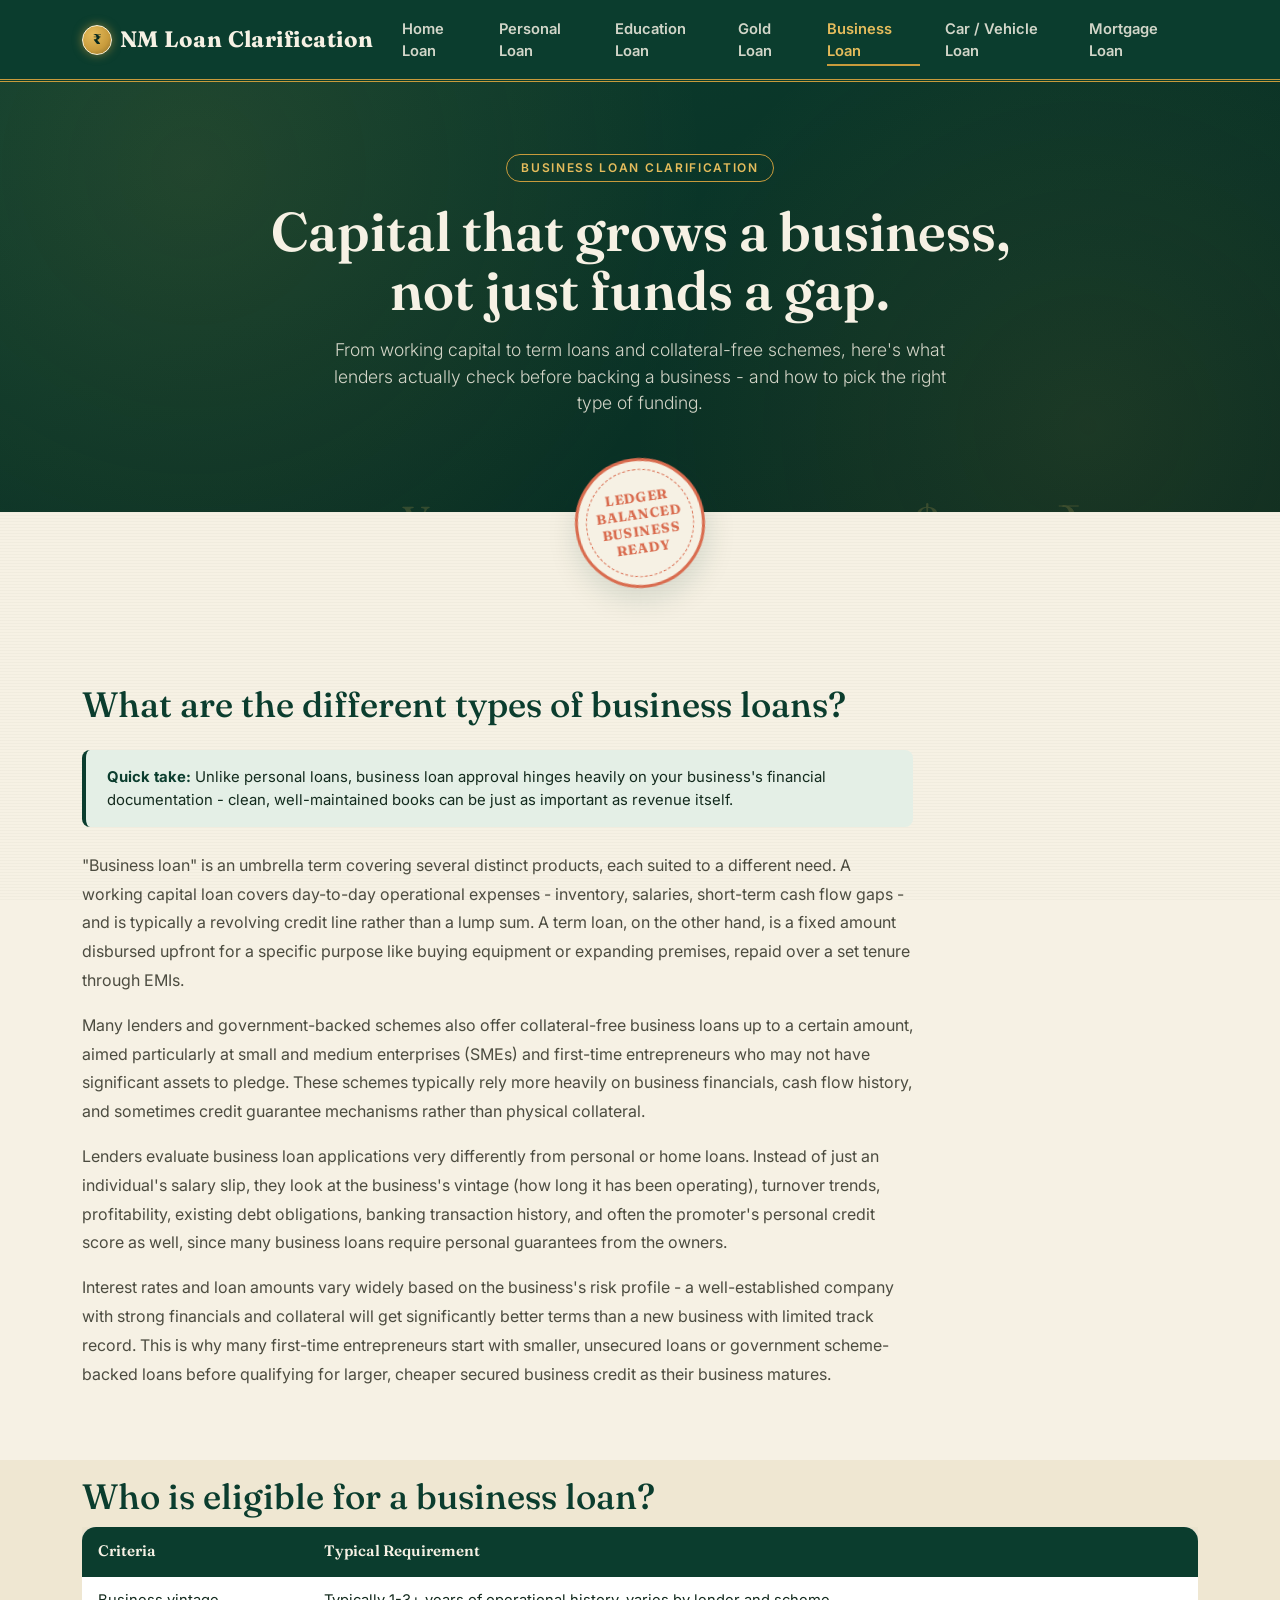
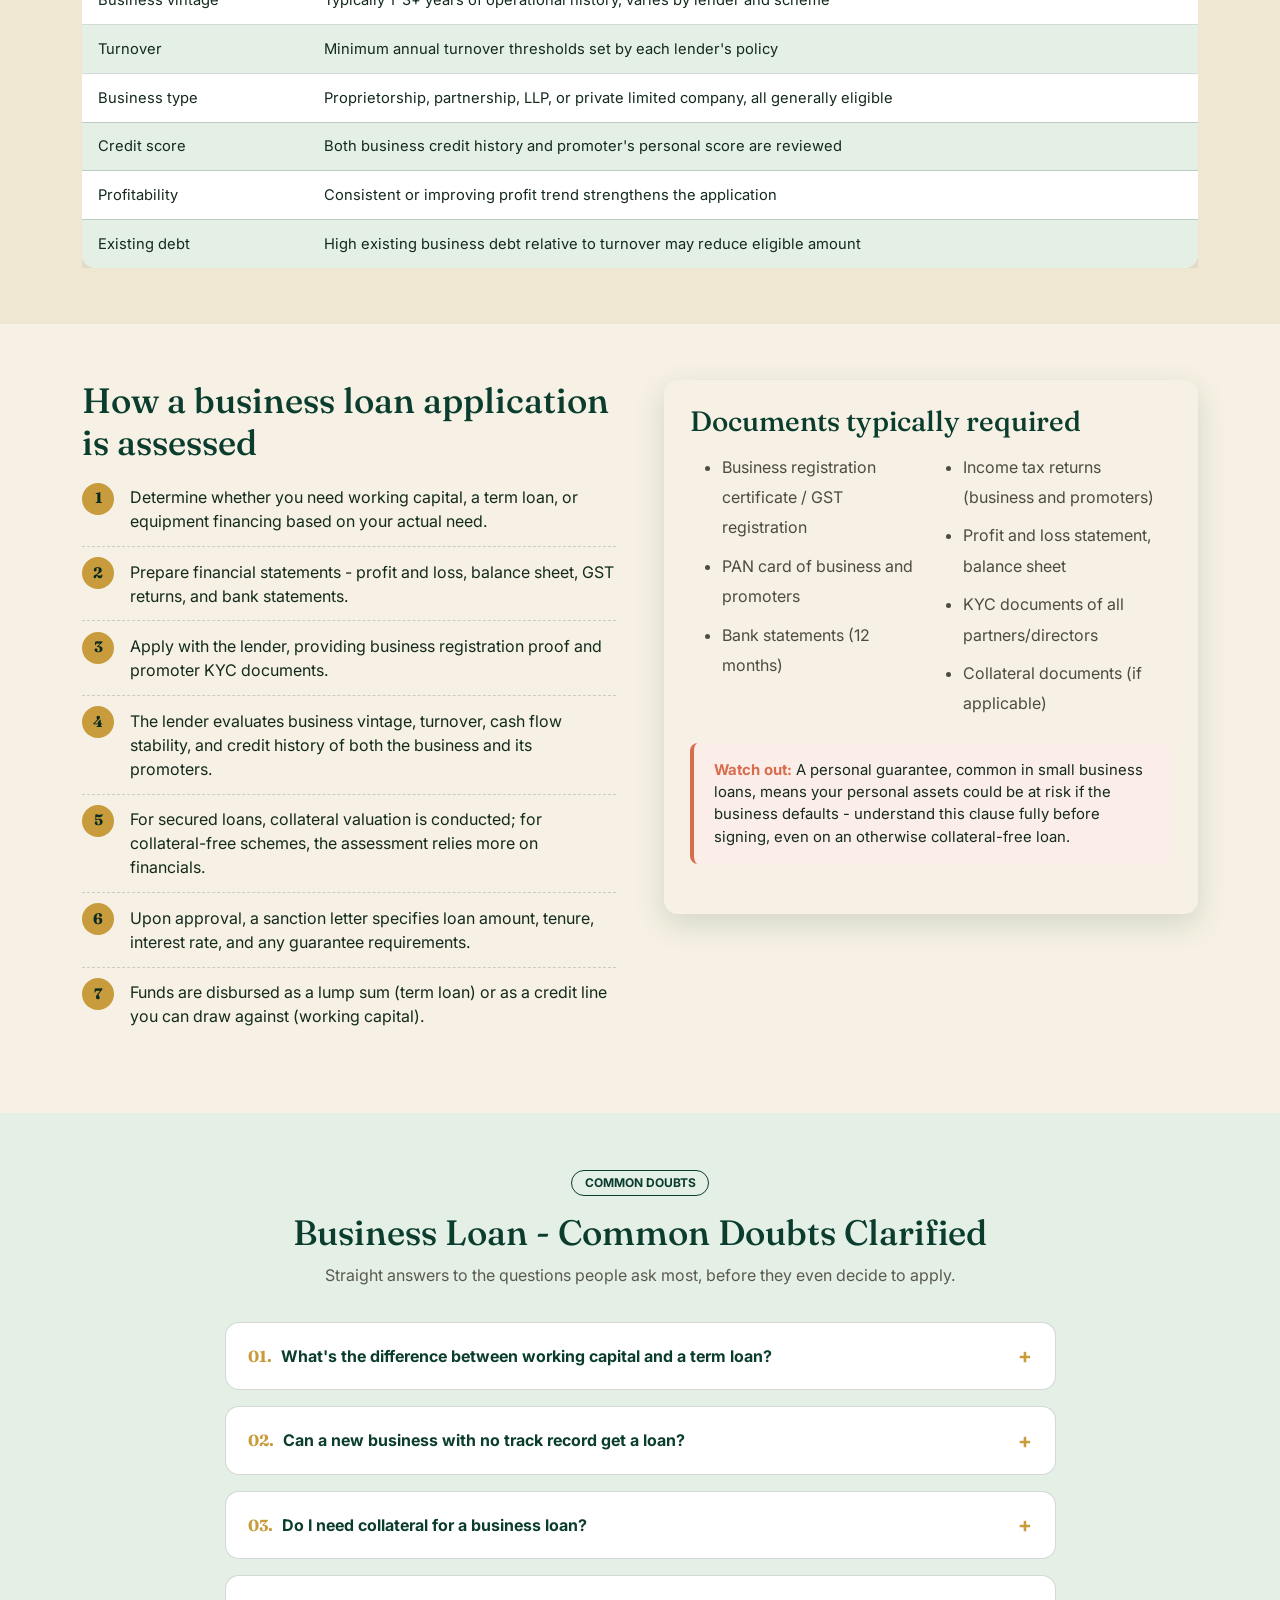
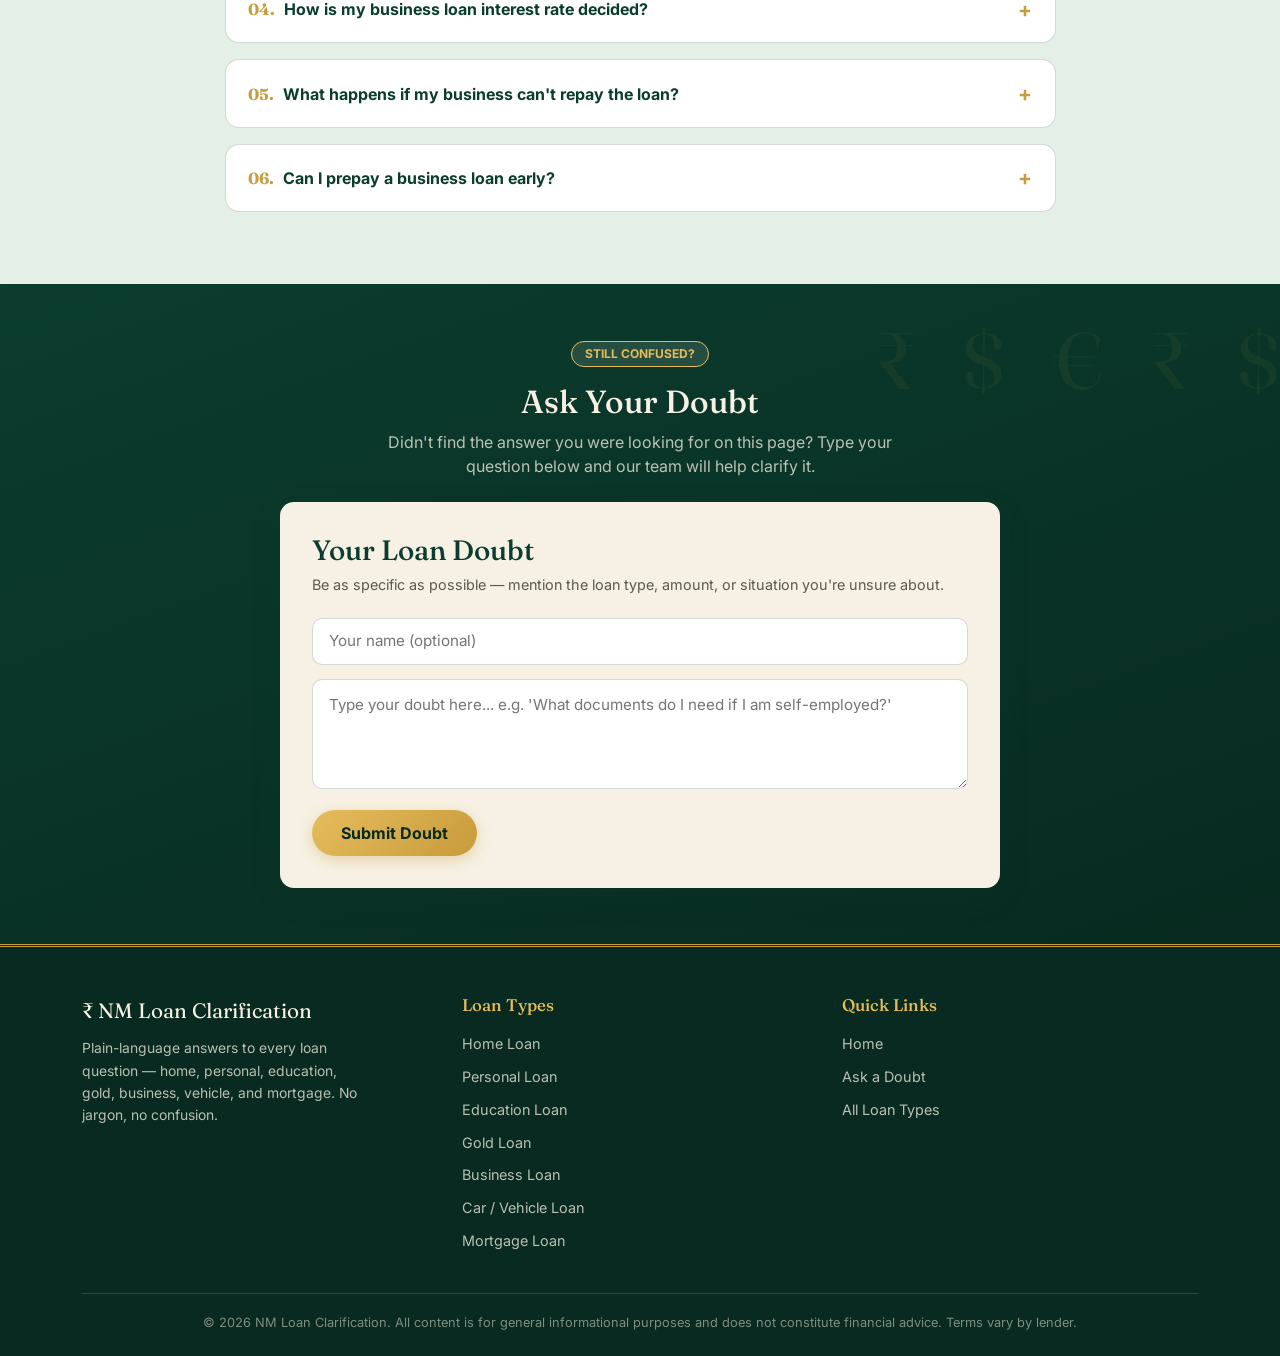
==== business-loan.html @ 9ce13ed7 "Add files via upload" ====
<!DOCTYPE html>
<html lang="en">

<head>
  <meta charset="UTF-8">
  <meta name="viewport" content="width=device-width, initial-scale=1.0">
  <title>Business Loan | NM Loan Clarification</title>
  <meta name="description" content="Business Loan - clarification and doubts answered | NM Loan Clarification">
  <link rel="preconnect" href="https://fonts.googleapis.com">
  <link
    href="https://fonts.googleapis.com/css2?family=Fraunces:opsz,wght@9..144,500;9..144,600;9..144,700&family=Inter:wght@400;500;600;700;800&display=swap"
    rel="stylesheet">
  <link href="https://cdn.jsdelivr.net/npm/bootstrap@5.3.3/dist/css/bootstrap.min.css" rel="stylesheet">
  <link rel="stylesheet" href="style.css">
</head>

<body>
  <nav class="navbar navbar-expand-lg navbar-ledger">
    <div class="container">
      <a class="navbar-brand" href="index.html"><span class="coin">₹</span> NM Loan Clarification</a>
      <button class="navbar-toggler" type="button" data-bs-toggle="collapse" data-bs-target="#navMain"
        aria-controls="navMain" aria-expanded="false" aria-label="Toggle navigation">
        <span class="navbar-toggler-icon"></span>
      </button>
      <div class="collapse navbar-collapse" id="navMain">
        <ul class="navbar-nav ms-auto">
          <li class="nav-item"><a class="nav-link" href="home-loan.html">Home Loan</a></li>
          <li class="nav-item"><a class="nav-link" href="personal-loan.html">Personal Loan</a></li>
          <li class="nav-item"><a class="nav-link" href="education-loan.html">Education Loan</a></li>
          <li class="nav-item"><a class="nav-link" href="gold-loan.html">Gold Loan</a></li>
          <li class="nav-item"><a class="nav-link active" href="business-loan.html">Business Loan</a></li>
          <li class="nav-item"><a class="nav-link" href="car-loan.html">Car / Vehicle Loan</a></li>
          <li class="nav-item"><a class="nav-link" href="mortgage-loan.html">Mortgage Loan</a></li>
        </ul>
      </div>
    </div>
  </nav>

  <section class="hero">
    <div class="floaters"></div>
    <div class="container position-relative">
      <div class="row align-items-center">
        <div class="col-lg-9 mx-auto text-center">
          <span class="eyebrow">Business Loan Clarification</span>
          <h1>Capital that grows a business, not just funds a gap.</h1>
          <p class="lead mx-auto">From working capital to term loans and collateral-free schemes, here's what lenders
            actually check before backing a business - and how to pick the right type of funding.</p>
        </div>
      </div>
    </div>
  </section>
  <div class="stamp-wrap">
    <div class="stamp">Ledger <br> Balanced <br> Business Ready</div>
  </div>

  <section class="section">
    <div class="container">
      <div class="row">
        <div class="col-lg-9 reveal">
          <h2 class="section-title">What are the different types of business loans?</h2>
          <div class="info-strip"><strong>Quick take:</strong> Unlike personal loans, business loan approval hinges
            heavily on your business's financial documentation - clean, well-maintained books can be just as important
            as revenue itself.</div>
          <p style="color:#4c4c40; line-height:1.8;">"Business loan" is an umbrella term covering several distinct
            products, each suited to a different need. A working capital loan covers day-to-day operational expenses -
            inventory, salaries, short-term cash flow gaps - and is typically a revolving credit line rather than a lump
            sum. A term loan, on the other hand, is a fixed amount disbursed upfront for a specific purpose like buying
            equipment or expanding premises, repaid over a set tenure through EMIs.</p>
          <p style="color:#4c4c40; line-height:1.8;">Many lenders and government-backed schemes also offer
            collateral-free business loans up to a certain amount, aimed particularly at small and medium enterprises
            (SMEs) and first-time entrepreneurs who may not have significant assets to pledge. These schemes typically
            rely more heavily on business financials, cash flow history, and sometimes credit guarantee mechanisms
            rather than physical collateral.</p>
          <p style="color:#4c4c40; line-height:1.8;">Lenders evaluate business loan applications very differently from
            personal or home loans. Instead of just an individual's salary slip, they look at the business's vintage
            (how long it has been operating), turnover trends, profitability, existing debt obligations, banking
            transaction history, and often the promoter's personal credit score as well, since many business loans
            require personal guarantees from the owners.</p>
          <p style="color:#4c4c40; line-height:1.8;">Interest rates and loan amounts vary widely based on the business's
            risk profile - a well-established company with strong financials and collateral will get significantly
            better terms than a new business with limited track record. This is why many first-time entrepreneurs start
            with smaller, unsecured loans or government scheme-backed loans before qualifying for larger, cheaper
            secured business credit as their business matures.</p>
        </div>
      </div>
    </div>
  </section>

  <section class="section" style="background:var(--parchment-2); padding-top:1rem;">
    <div class="container">
      <h2 class="section-title reveal">Who is eligible for a business loan?</h2>
      <div class="table-responsive reveal">
        <table class="ledger-table">
          <thead>
            <tr>
              <th>Criteria</th>
              <th>Typical Requirement</th>
            </tr>
          </thead>
          <tbody>
            <tr>
              <td>Business vintage</td>
              <td>Typically 1-3+ years of operational history, varies by lender and scheme</td>
            </tr>
            <tr>
              <td>Turnover</td>
              <td>Minimum annual turnover thresholds set by each lender's policy</td>
            </tr>
            <tr>
              <td>Business type</td>
              <td>Proprietorship, partnership, LLP, or private limited company, all generally eligible</td>
            </tr>
            <tr>
              <td>Credit score</td>
              <td>Both business credit history and promoter's personal score are reviewed</td>
            </tr>
            <tr>
              <td>Profitability</td>
              <td>Consistent or improving profit trend strengthens the application</td>
            </tr>
            <tr>
              <td>Existing debt</td>
              <td>High existing business debt relative to turnover may reduce eligible amount</td>
            </tr>

          </tbody>
        </table>
      </div>
    </div>
  </section>

  <section class="section">
    <div class="container">
      <div class="row g-5 align-items-start">
        <div class="col-lg-6 reveal">
          <h2 class="section-title">How a business loan application is assessed</h2>
          <ol class="step-list">
            <li>Determine whether you need working capital, a term loan, or equipment financing based on your actual
              need.</li>
            <li>Prepare financial statements - profit and loss, balance sheet, GST returns, and bank statements.</li>
            <li>Apply with the lender, providing business registration proof and promoter KYC documents.</li>
            <li>The lender evaluates business vintage, turnover, cash flow stability, and credit history of both the
              business and its promoters.</li>
            <li>For secured loans, collateral valuation is conducted; for collateral-free schemes, the assessment relies
              more on financials.</li>
            <li>Upon approval, a sanction letter specifies loan amount, tenure, interest rate, and any guarantee
              requirements.</li>
            <li>Funds are disbursed as a lump sum (term loan) or as a credit line you can draw against (working
              capital).</li>
          </ol>
        </div>
        <div class="col-lg-6 reveal">
          <div class="ask-box" style="padding:1.6rem;">
            <h3 style="color:var(--ledger); margin-bottom:0.8rem;">Documents typically required</h3>
            <ul class="two-col-list" style="color:#4c4c40; line-height:1.9;">
              <li>Business registration certificate / GST registration</li>
              <li>PAN card of business and promoters</li>
              <li>Bank statements (12 months)</li>
              <li>Income tax returns (business and promoters)</li>
              <li>Profit and loss statement, balance sheet</li>
              <li>KYC documents of all partners/directors</li>
              <li>Collateral documents (if applicable)</li>
            </ul>
            <div class="warn-strip"><strong>Watch out:</strong> A personal guarantee, common in small business loans,
              means your personal assets could be at risk if the business defaults - understand this clause fully before
              signing, even on an otherwise collateral-free loan.</div>
          </div>
        </div>
      </div>
    </div>
  </section>

  <section class="section" style="background:var(--mint);">
    <div class="container">
      <div class="text-center mb-4 reveal">
        <span class="badge-gold">COMMON DOUBTS</span>
        <h2 class="section-title">Business Loan - Common Doubts Clarified</h2>
        <p class="section-sub mx-auto">Straight answers to the questions people ask most, before they even decide to
          apply.</p>
      </div>
      <div class="row">
        <div class="col-lg-9 mx-auto reveal">

          <div class="clarify-item">
            <button class="clarify-q"><span><span class="qnum">01.</span>What's the difference between working capital
                and a term loan?</span><span class="plus">+</span></button>
            <div class="clarify-a">
              <p>Working capital finance covers short-term operational needs like inventory or payroll and is often
                structured as a revolving credit line you draw and repay repeatedly. A term loan is a one-time lump sum
                for a specific purpose - like buying machinery or expanding a facility - repaid over a fixed tenure
                through scheduled EMIs.</p>
            </div>
          </div>
          <div class="clarify-item">
            <button class="clarify-q"><span><span class="qnum">02.</span>Can a new business with no track record get a
                loan?</span><span class="plus">+</span></button>
            <div class="clarify-a">
              <p>It's harder, but not impossible. Many governments and financial institutions run schemes specifically
                for new or small businesses, sometimes with collateral-free options and credit guarantee backing. These
                usually come with lower loan amounts and stricter scrutiny of the promoter's personal credit history and
                business plan, since there's limited operating history to assess.</p>
            </div>
          </div>
          <div class="clarify-item">
            <button class="clarify-q"><span><span class="qnum">03.</span>Do I need collateral for a business
                loan?</span><span class="plus">+</span></button>
            <div class="clarify-a">
              <p>Not always. Term loans for equipment or property are often secured by the asset being financed.
                However, many lenders and government schemes offer collateral-free business loans up to a defined limit,
                particularly for smaller ticket sizes, relying instead on business financials and personal guarantees.
              </p>
            </div>
          </div>
          <div class="clarify-item">
            <button class="clarify-q"><span><span class="qnum">04.</span>How is my business loan interest rate
                decided?</span><span class="plus">+</span></button>
            <div class="clarify-a">
              <p>Lenders assess a combination of factors: business vintage, turnover and profitability trends, existing
                debt levels, banking relationship history, collateral (if any), and the promoter's personal credit
                score. Businesses with stronger, more consistent financials and collateral typically secure lower rates
                than newer or riskier ventures.</p>
            </div>
          </div>
          <div class="clarify-item">
            <button class="clarify-q"><span><span class="qnum">05.</span>What happens if my business can't repay the
                loan?</span><span class="plus">+</span></button>
            <div class="clarify-a">
              <p>For secured loans, the lender can recover dues by liquidating the pledged collateral. For loans backed
                by a personal guarantee, the lender can pursue the promoter's personal assets as well. Persistent
                default also severely damages both the business's and promoter's credit history, affecting future
                borrowing for years.</p>
            </div>
          </div>
          <div class="clarify-item">
            <button class="clarify-q"><span><span class="qnum">06.</span>Can I prepay a business loan early?</span><span
                class="plus">+</span></button>
            <div class="clarify-a">
              <p>Most lenders allow prepayment, though foreclosure charges may apply, particularly for term loans, and
                can range from 1-4% of the outstanding amount. Working capital lines often have different, usage-based
                cost structures rather than a traditional prepayment penalty. Always check the specific terms in your
                sanction letter.</p>
            </div>
          </div>
        </div>
      </div>
    </div>
  </section>
  <section class="ask-section" id="ask">
    <div class="container">
      <div class="text-center mb-4">
        <span class="badge-gold" style="background:rgba(228,239,230,0.12); color:#E5BC5C; border-color:#E5BC5C;">STILL
          CONFUSED?</span>
        <h2 style="color:#F6F1E4; font-size:clamp(1.5rem,3vw,2rem);">Ask Your Doubt</h2>
        <p style="color:rgba(246,241,228,0.75); max-width:560px; margin:0 auto;">Didn't find the answer you were looking
          for on this page? Type your question below and our team will help clarify it.</p>
      </div>
      <div class="ask-box reveal">
        <h3>Your Loan Doubt</h3>
        <p class="hint">Be as specific as possible — mention the loan type, amount, or situation you're unsure about.
        </p>
        <form class="doubt-form" data-page="business-loan">
          <input type="text" placeholder="Your name (optional)">
          <textarea placeholder="Type your doubt here... e.g. 'What documents do I need if I am self-employed?'"
            required></textarea>
          <button type="submit" class="btn-gold">Submit Doubt</button>
        </form>
        <div class="thankyou-msg">
          <span class="seal">✓</span>
          <span>Thank you! Your doubt has been received. Our loan experts typically respond within 24-48 hours.</span>
        </div>
      </div>
    </div>
  </section>
  <footer class="site-footer">
    <div class="container">
      <div class="row gy-4">
        <div class="col-lg-4 col-md-12">
          <div class="footer-brand">₹ NM Loan Clarification</div>
          <p class="tag">Plain-language answers to every loan question — home, personal, education, gold, business,
            vehicle, and mortgage. No jargon, no confusion.</p>
        </div>
        <div class="col-lg-4 col-md-6 col-6">
          <h5>Loan Types</h5>
          <ul>
            <li><a href="home-loan.html">Home Loan</a></li>
            <li><a href="personal-loan.html">Personal Loan</a></li>
            <li><a href="education-loan.html">Education Loan</a></li>
            <li><a href="gold-loan.html">Gold Loan</a></li>
            <li><a href="business-loan.html">Business Loan</a></li>
            <li><a href="car-loan.html">Car / Vehicle Loan</a></li>
            <li><a href="mortgage-loan.html">Mortgage Loan</a></li>
          </ul>
        </div>
        <div class="col-lg-4 col-md-6 col-6">
          <h5>Quick Links</h5>
          <ul>
            <li><a href="index.html">Home</a></li>
            <li><a href="index.html#ask">Ask a Doubt</a></li>
            <li><a href="index.html#loans">All Loan Types</a></li>
          </ul>
        </div>
      </div>
      <div class="copyline">© 2026 NM Loan Clarification. All content is for general informational purposes and does not
        constitute financial advice. Terms vary by lender.</div>
    </div>
  </footer>

  <script src="https://cdn.jsdelivr.net/npm/bootstrap@5.3.3/dist/js/bootstrap.bundle.min.js"></script>
  <script src="script.js"></script>
</body>

</html>
---- style.css ----
/* =========================================================
   NM LOAN CLARIFICATION — Ledger & Gold Theme
   ========================================================= */

:root{
  --ink:#132A1D;
  --ledger:#0B3D2E;
  --ledger-deep:#082A20;
  --parchment:#F6F1E4;
  --parchment-2:#EFE7D2;
  --gold:#C89B3C;
  --gold-bright:#E5BC5C;
  --mint:#E4EFE6;
  --coral:#D96C4F;
  --line:rgba(19,42,29,0.18);
  --shadow:0 10px 30px rgba(11,61,46,0.15);
  --font-display:'Fraunces', serif;
  --font-body:'Inter', sans-serif;
  --radius:14px;
}

*{box-sizing:border-box;}

html{scroll-behavior:smooth;}

body{
  font-family:var(--font-body);
  background:var(--parchment);
  color:var(--ink);
  margin:0;
  position:relative;
  overflow-x:hidden;
}

/* subtle engraved paper texture */
body::before{
  content:"";
  position:fixed;
  inset:0;
  pointer-events:none;
  background-image:
    repeating-linear-gradient(0deg, rgba(19,42,29,0.025) 0px, rgba(19,42,29,0.025) 1px, transparent 1px, transparent 3px);
  z-index:0;
}

h1,h2,h3,h4,.brand,.stamp{
  font-family:var(--font-display);
}

a{ text-decoration:none; }

/* ---------------- NAVBAR ---------------- */
.navbar-ledger{
  background:var(--ledger);
  border-bottom:3px double var(--gold);
  padding:0.6rem 0;
  position:sticky;
  top:0;
  z-index:1000;
}

.navbar-ledger .navbar-brand{
  color:var(--parchment) !important;
  font-family:var(--font-display);
  font-weight:700;
  font-size:1.4rem;
  letter-spacing:0.02em;
  display:flex;
  align-items:center;
  gap:0.5rem;
}

.navbar-ledger .navbar-brand .coin{
  display:inline-flex;
  width:30px;height:30px;
  border-radius:50%;
  background:radial-gradient(circle at 35% 30%, var(--gold-bright), var(--gold) 60%, #8a6a25 100%);
  border:1.5px solid #fff3d6;
  align-items:center;justify-content:center;
  font-size:0.85rem;
  color:var(--ledger-deep);
  font-weight:800;
  animation:coinspin 6s linear infinite;
  box-shadow:0 0 10px rgba(200,155,60,0.6);
}

@keyframes coinspin{
  0%{transform:rotateY(0deg);}
  100%{transform:rotateY(360deg);}
}

.navbar-ledger .nav-link{
  color:rgba(246,241,228,0.85) !important;
  font-weight:600;
  font-size:0.92rem;
  padding:0.5rem 0.8rem !important;
  position:relative;
  transition:color 0.25s ease;
}

.navbar-ledger .nav-link::after{
  content:"";
  position:absolute;
  left:0.8rem;right:0.8rem;
  bottom:0.25rem;
  height:2px;
  background:var(--gold);
  transform:scaleX(0);
  transform-origin:left;
  transition:transform 0.3s ease;
}

.navbar-ledger .nav-link:hover{ color:var(--gold-bright) !important; }
.navbar-ledger .nav-link:hover::after{ transform:scaleX(1); }

.navbar-ledger .nav-link.active{
  color:var(--gold-bright) !important;
}
.navbar-ledger .nav-link.active::after{ transform:scaleX(1); }

.navbar-toggler{ border-color:var(--gold) !important; }
.navbar-toggler-icon{
  filter:invert(80%) sepia(40%) saturate(400%) hue-rotate(0deg);
}

/* ---------------- HERO ---------------- */
.hero{
  position:relative;
  background:
    radial-gradient(circle at 15% 20%, rgba(200,155,60,0.12), transparent 45%),
    radial-gradient(circle at 85% 80%, rgba(200,155,60,0.10), transparent 40%),
    linear-gradient(160deg, var(--ledger) 0%, var(--ledger-deep) 100%);
  color:var(--parchment);
  padding:4.5rem 0 5rem;
  overflow:hidden;
  z-index:1;
}

.hero .eyebrow{
  display:inline-block;
  border:1px solid var(--gold);
  color:var(--gold-bright);
  padding:0.25rem 0.9rem;
  border-radius:999px;
  font-size:0.75rem;
  letter-spacing:0.14em;
  text-transform:uppercase;
  margin-bottom:1.2rem;
  font-family:var(--font-body);
  font-weight:600;
}

.hero h1{
  font-size:clamp(2.1rem, 5vw, 3.4rem);
  line-height:1.1;
  margin-bottom:1rem;
  font-weight:600;
}

.hero h1 em{
  font-style:italic;
  color:var(--gold-bright);
}

.hero p.lead{
  color:rgba(246,241,228,0.85);
  font-size:1.1rem;
  max-width:640px;
}

/* floating currency symbols ambient animation */
.floaters{
  position:absolute;
  inset:0;
  pointer-events:none;
  z-index:0;
}
.floaters span{
  position:absolute;
  font-family:var(--font-display);
  color:rgba(229,188,92,0.18);
  font-size:2.4rem;
  animation:floatUp linear infinite;
}
@keyframes floatUp{
  0%{ transform:translateY(10%) rotate(0deg); opacity:0; }
  10%{ opacity:1; }
  90%{ opacity:1; }
  100%{ transform:translateY(-120%) rotate(15deg); opacity:0; }
}

/* ---------------- STAMP SEAL (signature element) ---------------- */
.stamp-wrap{
  display:flex;
  justify-content:center;
  margin:-3.4rem auto 2.5rem;
  position:relative;
  z-index:3;
}
.stamp{
  width:130px;height:130px;
  border-radius:50%;
  border:3px solid var(--coral);
  color:var(--coral);
  background:var(--parchment);
  display:flex;
  align-items:center;
  justify-content:center;
  text-align:center;
  font-weight:700;
  font-size:0.85rem;
  letter-spacing:0.05em;
  text-transform:uppercase;
  line-height:1.25;
  box-shadow:var(--shadow);
  transform:rotate(-8deg) scale(0.6);
  opacity:0;
  animation:stampIn 0.5s cubic-bezier(.2,1.4,.4,1) 0.3s forwards;
}
.stamp::before{
  content:"";
  position:absolute;
  inset:8px;
  border:1px dashed var(--coral);
  border-radius:50%;
}
@keyframes stampIn{
  0%{ opacity:0; transform:rotate(-8deg) scale(2); }
  60%{ opacity:1; transform:rotate(-8deg) scale(0.92); }
  100%{ opacity:1; transform:rotate(-8deg) scale(1); }
}

/* ---------------- SECTIONS / CARDS ---------------- */
.section{
  padding:3.5rem 0;
  position:relative;
  z-index:1;
}

.section-title{
  font-size:clamp(1.6rem, 3vw, 2.2rem);
  margin-bottom:0.5rem;
  color:var(--ledger);
}

.section-sub{
  color:#5a5a4d;
  margin-bottom:2.2rem;
  max-width:700px;
}

.divider{
  border:none;
  border-top:2px double var(--line);
  margin:2.5rem 0;
}

/* Loan grid cards (home page) */
.loan-card{
  background:#fff;
  border:1px solid var(--line);
  border-radius:var(--radius);
  padding:1.8rem 1.5rem;
  height:100%;
  transition:transform 0.3s ease, box-shadow 0.3s ease, border-color 0.3s ease;
  position:relative;
  overflow:hidden;
}
.loan-card::before{
  content:"";
  position:absolute;
  top:0;left:0;right:0;
  height:4px;
  background:linear-gradient(90deg, var(--gold), var(--coral));
  transform:scaleX(0);
  transform-origin:left;
  transition:transform 0.35s ease;
}
.loan-card:hover{
  transform:translateY(-6px);
  box-shadow:var(--shadow);
  border-color:var(--gold);
}
.loan-card:hover::before{ transform:scaleX(1); }

.loan-card .icon{
  width:52px;height:52px;
  border-radius:50%;
  background:var(--mint);
  display:flex;align-items:center;justify-content:center;
  font-size:1.5rem;
  margin-bottom:1rem;
  color:var(--ledger);
}

.loan-card h3{
  font-size:1.15rem;
  margin-bottom:0.6rem;
  color:var(--ink);
}

.loan-card p{
  color:#5a5a4d;
  font-size:0.92rem;
  margin-bottom:1rem;
}

.loan-card a.explore{
  font-weight:600;
  color:var(--ledger);
  font-size:0.88rem;
  display:inline-flex;
  align-items:center;
  gap:0.35rem;
}
.loan-card a.explore .arrow{ transition:transform 0.25s ease; }
.loan-card a.explore:hover .arrow{ transform:translateX(4px); }

/* ---------------- FAQ / CLARIFICATION ACCORDION ---------------- */
.clarify-item{
  background:#fff;
  border:1px solid var(--line);
  border-radius:var(--radius);
  margin-bottom:1rem;
  overflow:hidden;
}
.clarify-q{
  width:100%;
  text-align:left;
  background:transparent;
  border:none;
  padding:1.1rem 1.4rem;
  font-weight:700;
  font-family:var(--font-body);
  color:var(--ledger);
  display:flex;
  justify-content:space-between;
  align-items:center;
  cursor:pointer;
  font-size:1rem;
}
.clarify-q .qnum{
  color:var(--gold);
  font-family:var(--font-display);
  margin-right:0.6rem;
}
.clarify-q .plus{
  font-size:1.3rem;
  color:var(--gold);
  transition:transform 0.3s ease;
  flex-shrink:0;
  margin-left:1rem;
}
.clarify-item.open .plus{ transform:rotate(135deg); }

.clarify-a{
  max-height:0;
  overflow:hidden;
  transition:max-height 0.4s ease, padding 0.4s ease;
  padding:0 1.4rem;
  color:#4c4c40;
  font-size:0.96rem;
  line-height:1.7;
}
.clarify-item.open .clarify-a{
  padding:0 1.4rem 1.3rem;
}

/* Info banner strips */
.info-strip{
  background:var(--mint);
  border-left:4px solid var(--ledger);
  border-radius:8px;
  padding:1rem 1.3rem;
  margin:1.5rem 0;
  font-size:0.93rem;
  color:var(--ink);
}
.info-strip strong{ color:var(--ledger); }

.warn-strip{
  background:#FBEDE7;
  border-left:4px solid var(--coral);
  border-radius:8px;
  padding:1rem 1.3rem;
  margin:1.5rem 0;
  font-size:0.93rem;
  color:var(--ink);
}
.warn-strip strong{ color:var(--coral); }

/* Eligibility / docs tables */
.ledger-table{
  width:100%;
  border-collapse:collapse;
  background:#fff;
  border-radius:var(--radius);
  overflow:hidden;
  box-shadow:var(--shadow);
}
.ledger-table th{
  background:var(--ledger);
  color:var(--parchment);
  padding:0.85rem 1rem;
  text-align:left;
  font-family:var(--font-display);
  font-weight:600;
  font-size:0.95rem;
}
.ledger-table td{
  padding:0.8rem 1rem;
  border-bottom:1px solid var(--line);
  font-size:0.92rem;
}
.ledger-table tr:last-child td{ border-bottom:none; }
.ledger-table tr:nth-child(even){ background:var(--mint); }

/* Steps process */
.step-list{
  list-style:none;
  padding:0;
  counter-reset:step;
}
.step-list li{
  counter-increment:step;
  position:relative;
  padding:0.8rem 0 0.8rem 3rem;
  border-bottom:1px dashed var(--line);
}
.step-list li:last-child{ border-bottom:none; }
.step-list li::before{
  content:counter(step);
  position:absolute;
  left:0;top:0.65rem;
  width:2rem;height:2rem;
  border-radius:50%;
  background:var(--gold);
  color:var(--ledger-deep);
  font-family:var(--font-display);
  font-weight:700;
  display:flex;
  align-items:center;
  justify-content:center;
  font-size:0.95rem;
}

/* ---------------- DOUBT / ASK SECTION ---------------- */
.ask-section{
  background:linear-gradient(160deg, var(--ledger) 0%, var(--ledger-deep) 100%);
  color:var(--parchment);
  padding:3.5rem 0;
  position:relative;
  overflow:hidden;
}
.ask-section::after{
  content:"₹ $ € ₹ $";
  position:absolute;
  right:-1rem; top:1rem;
  font-family:var(--font-display);
  font-size:5rem;
  color:rgba(229,188,92,0.06);
  letter-spacing:1rem;
  pointer-events:none;
}
.ask-box{
  background:var(--parchment);
  color:var(--ink);
  border-radius:var(--radius);
  padding:2rem;
  box-shadow:var(--shadow);
  max-width:720px;
  margin:0 auto;
  position:relative;
  z-index:2;
}
.ask-box h3{
  color:var(--ledger);
  margin-bottom:0.4rem;
}
.ask-box p.hint{
  color:#5a5a4d;
  font-size:0.9rem;
  margin-bottom:1.4rem;
}
.ask-box textarea{
  width:100%;
  border:1.5px solid var(--line);
  border-radius:10px;
  padding:0.85rem 1rem;
  font-family:var(--font-body);
  font-size:0.95rem;
  resize:vertical;
  min-height:110px;
  transition:border-color 0.25s ease, box-shadow 0.25s ease;
}
.ask-box textarea:focus{
  outline:none;
  border-color:var(--gold);
  box-shadow:0 0 0 3px rgba(200,155,60,0.2);
}
.ask-box input[type="text"]{
  width:100%;
  border:1.5px solid var(--line);
  border-radius:10px;
  padding:0.7rem 1rem;
  font-family:var(--font-body);
  font-size:0.95rem;
  margin-bottom:0.9rem;
  transition:border-color 0.25s ease, box-shadow 0.25s ease;
}
.ask-box input[type="text"]:focus{
  outline:none;
  border-color:var(--gold);
  box-shadow:0 0 0 3px rgba(200,155,60,0.2);
}

.btn-gold{
  background:linear-gradient(135deg, var(--gold-bright), var(--gold));
  border:none;
  color:var(--ledger-deep);
  font-weight:700;
  padding:0.7rem 1.8rem;
  border-radius:999px;
  margin-top:0.9rem;
  transition:transform 0.2s ease, box-shadow 0.2s ease;
  box-shadow:0 4px 14px rgba(200,155,60,0.35);
}
.btn-gold:hover{
  transform:translateY(-2px);
  box-shadow:0 8px 20px rgba(200,155,60,0.45);
  color:var(--ledger-deep);
}
.btn-gold:active{ transform:translateY(0); }

.thankyou-msg{
  display:none;
  align-items:center;
  gap:0.7rem;
  background:var(--mint);
  color:var(--ledger);
  border:1px solid var(--ledger);
  border-radius:10px;
  padding:0.9rem 1.1rem;
  margin-top:1rem;
  font-weight:600;
  animation:popIn 0.4s ease forwards;
}
.thankyou-msg.show{ display:flex; }
@keyframes popIn{
  0%{ opacity:0; transform:scale(0.9) translateY(6px); }
  100%{ opacity:1; transform:scale(1) translateY(0); }
}
.thankyou-msg .seal{
  width:30px;height:30px;
  border-radius:50%;
  background:var(--gold);
  color:var(--ledger-deep);
  display:flex;
  align-items:center;
  justify-content:center;
  flex-shrink:0;
  font-weight:800;
}

/* ---------------- FOOTER ---------------- */
footer.site-footer{
  background:var(--ledger-deep);
  color:rgba(246,241,228,0.75);
  padding:3rem 0 1.5rem;
  border-top:3px double var(--gold);
  position:relative;
  z-index:1;
}
footer.site-footer h5{
  color:var(--gold-bright);
  font-family:var(--font-display);
  margin-bottom:1rem;
  font-size:1.05rem;
}
footer.site-footer .footer-brand{
  color:var(--parchment);
  font-family:var(--font-display);
  font-size:1.3rem;
  margin-bottom:0.7rem;
}
footer.site-footer p.tag{
  font-size:0.87rem;
  max-width:280px;
  line-height:1.6;
}
footer.site-footer ul{
  list-style:none;
  padding:0;
  margin:0;
}
footer.site-footer ul li{ margin-bottom:0.55rem; }
footer.site-footer ul li a{
  color:rgba(246,241,228,0.75);
  font-size:0.9rem;
  transition:color 0.2s ease, padding-left 0.2s ease;
}
footer.site-footer ul li a:hover{
  color:var(--gold-bright);
  padding-left:4px;
}
footer.site-footer .copyline{
  border-top:1px solid rgba(246,241,228,0.15);
  margin-top:2rem;
  padding-top:1.2rem;
  font-size:0.8rem;
  text-align:center;
  color:rgba(246,241,228,0.5);
}

/* ---------------- MISC ---------------- */
.badge-gold{
  display:inline-block;
  background:var(--mint);
  color:var(--ledger);
  border:1px solid var(--ledger);
  border-radius:999px;
  padding:0.2rem 0.8rem;
  font-size:0.75rem;
  font-weight:700;
  margin-bottom:1rem;
}

.two-col-list{
  columns:2;
  column-gap:2rem;
}
.two-col-list li{ break-inside:avoid; margin-bottom:0.5rem; }

/* scroll reveal */
.reveal{
  opacity:0;
  transform:translateY(18px);
  transition:opacity 0.6s ease, transform 0.6s ease;
}
.reveal.in{
  opacity:1;
  transform:translateY(0);
}

/* ---------------- MEDIA QUERIES ---------------- */
@media (max-width: 991px){
  .two-col-list{ columns:1; }
  .hero{ padding:3.5rem 0 4.5rem; text-align:center; }
  .hero p.lead{ margin:0 auto; }
  .stamp-wrap{ margin-top:-3rem; }
}

@media (max-width: 767px){
  .section{ padding:2.5rem 0; }
  .hero{ padding:3rem 0 4rem; }
  .hero h1{ font-size:1.85rem; }
  .stamp{ width:100px;height:100px; font-size:0.72rem; }
  .ask-box{ padding:1.4rem; }
  .clarify-q{ font-size:0.92rem; padding:0.9rem 1rem; }
  footer.site-footer{ text-align:center; }
  footer.site-footer p.tag{ margin:0 auto 1.2rem; }
}

@media (max-width: 480px){
  .navbar-ledger .navbar-brand{ font-size:1.15rem; }
  .hero h1{ font-size:1.55rem; }
  .loan-card{ padding:1.4rem 1.1rem; }
  .btn-gold{ width:100%; }
}

@media (prefers-reduced-motion: reduce){
  *{ animation-duration:0.01ms !important; animation-iteration-count:1 !important; transition-duration:0.01ms !important; }
}
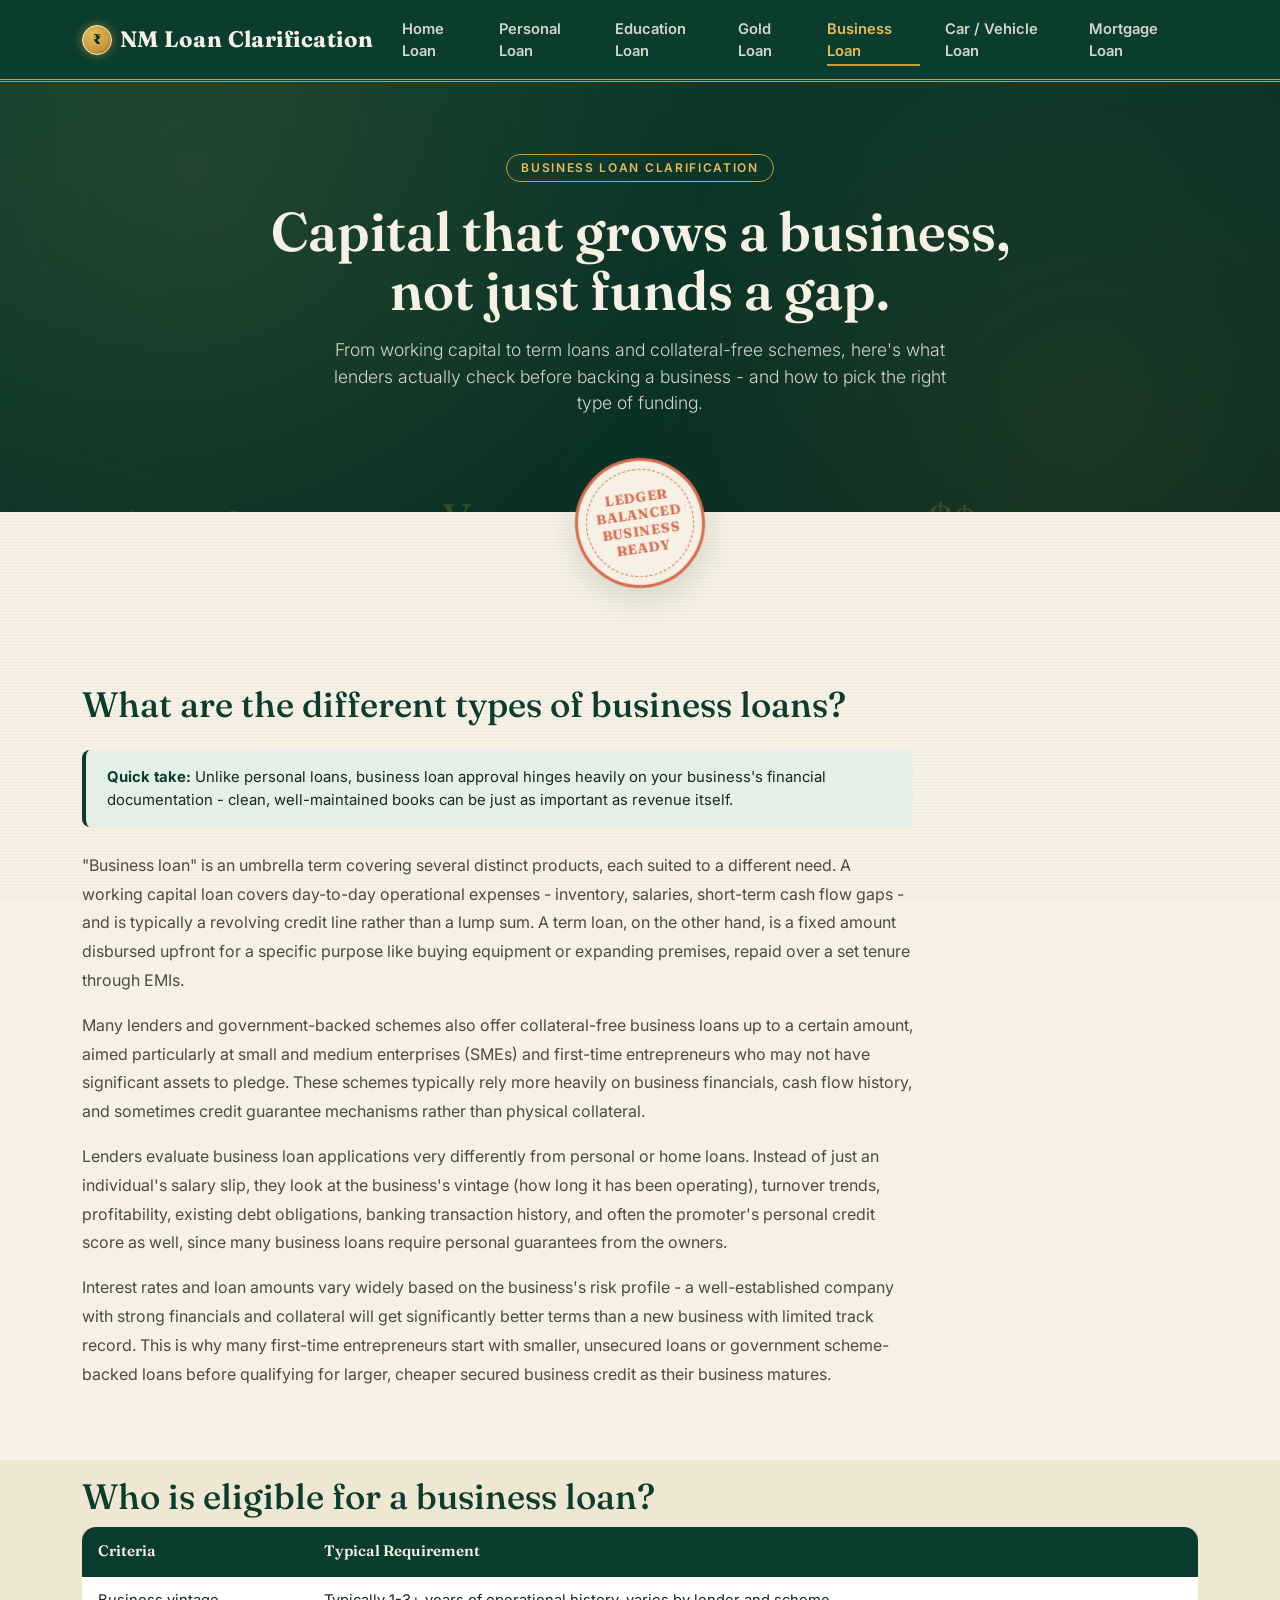
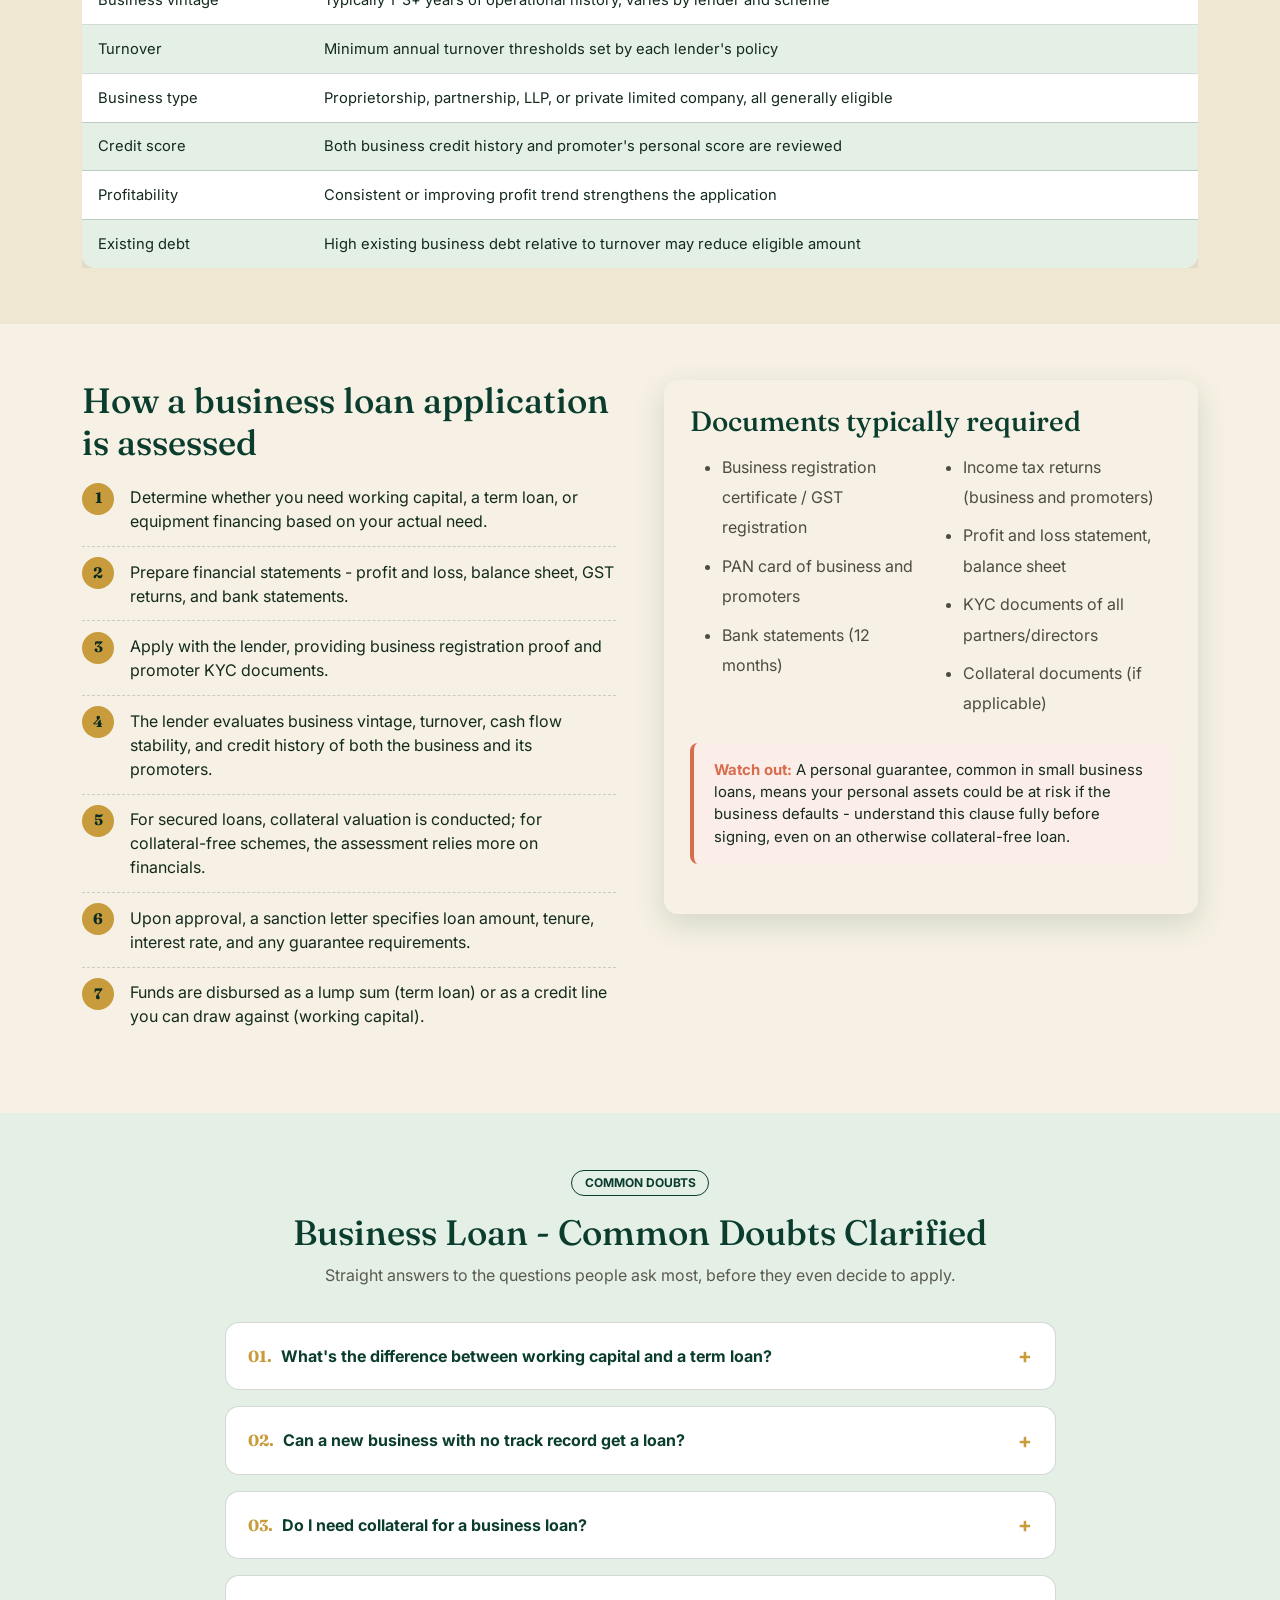
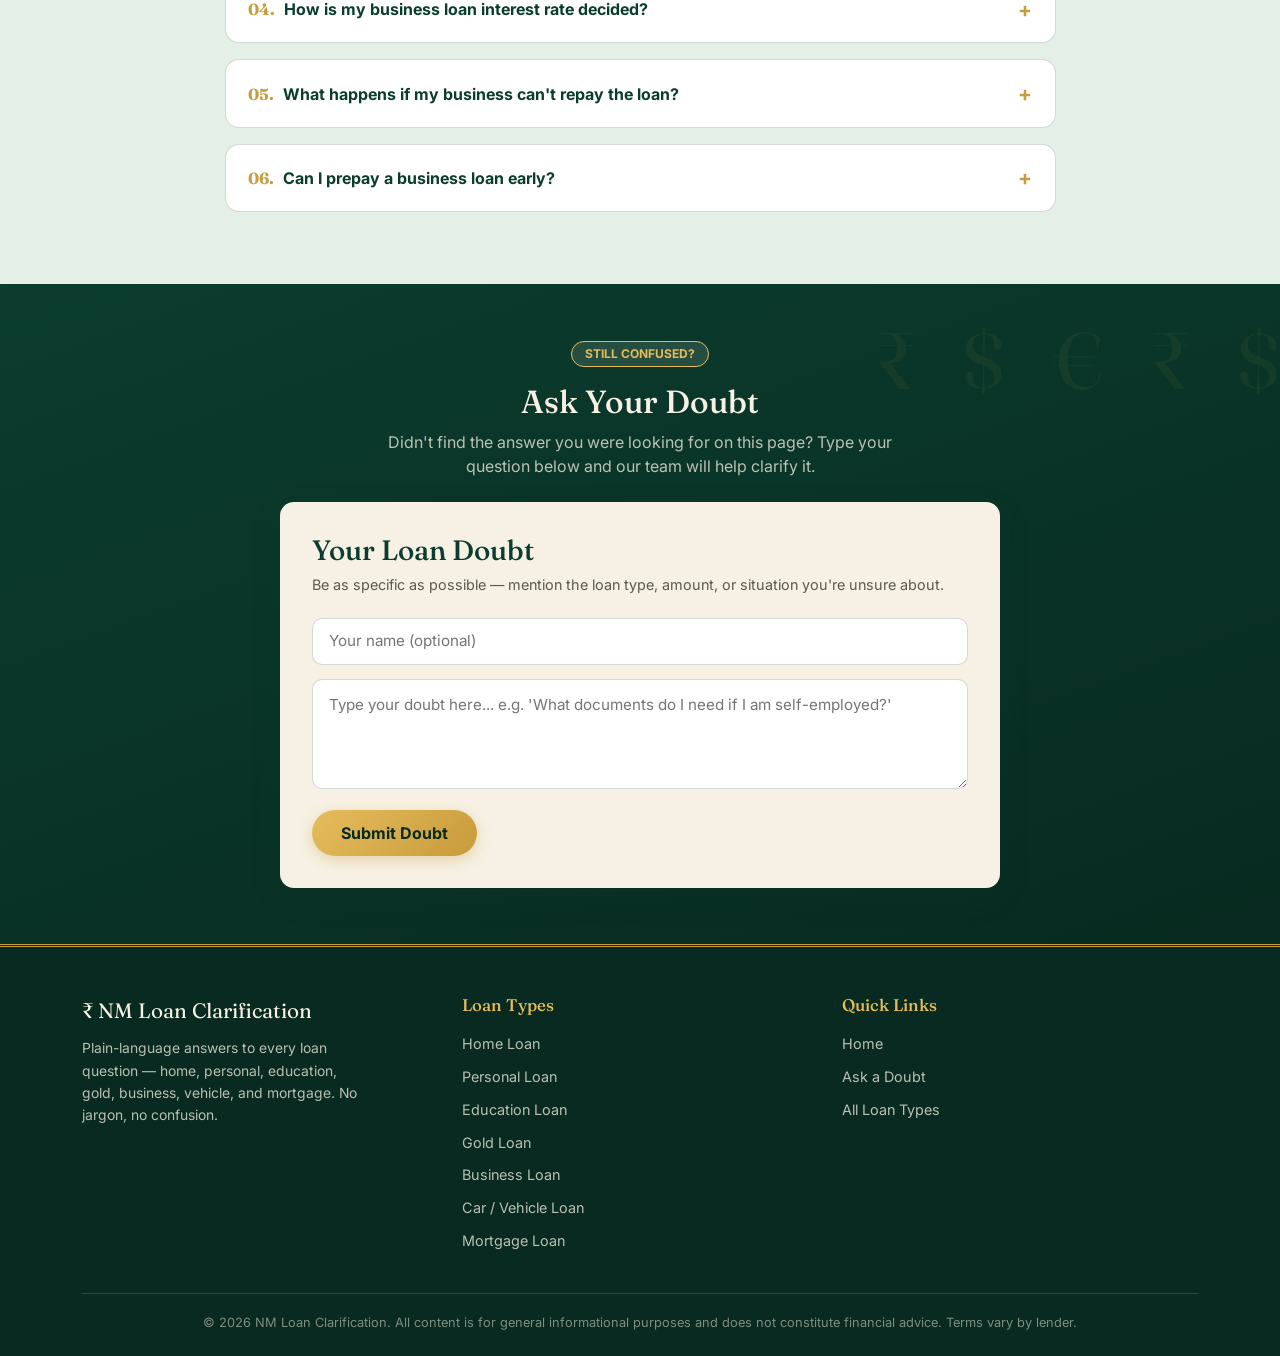
==== commit 3e53a26e: "Update business-loan.html" ====
--- a/business-loan.html
+++ b/business-loan.html
@@ -12,6 +12,10 @@
     rel="stylesheet">
   <link href="https://cdn.jsdelivr.net/npm/bootstrap@5.3.3/dist/css/bootstrap.min.css" rel="stylesheet">
   <link rel="stylesheet" href="style.css">
+  <meta name="google-adsense-account" content="ca-pub-1684242835147633">
+  <script async src="https://pagead2.googlesyndication.com/pagead/js/adsbygoogle.js?client=ca-pub-1684242835147633"
+     crossorigin="anonymous"></script>
+  
 </head>
 
 <body>
@@ -309,4 +313,4 @@
   <script src="script.js"></script>
 </body>
 
-</html>+</html>
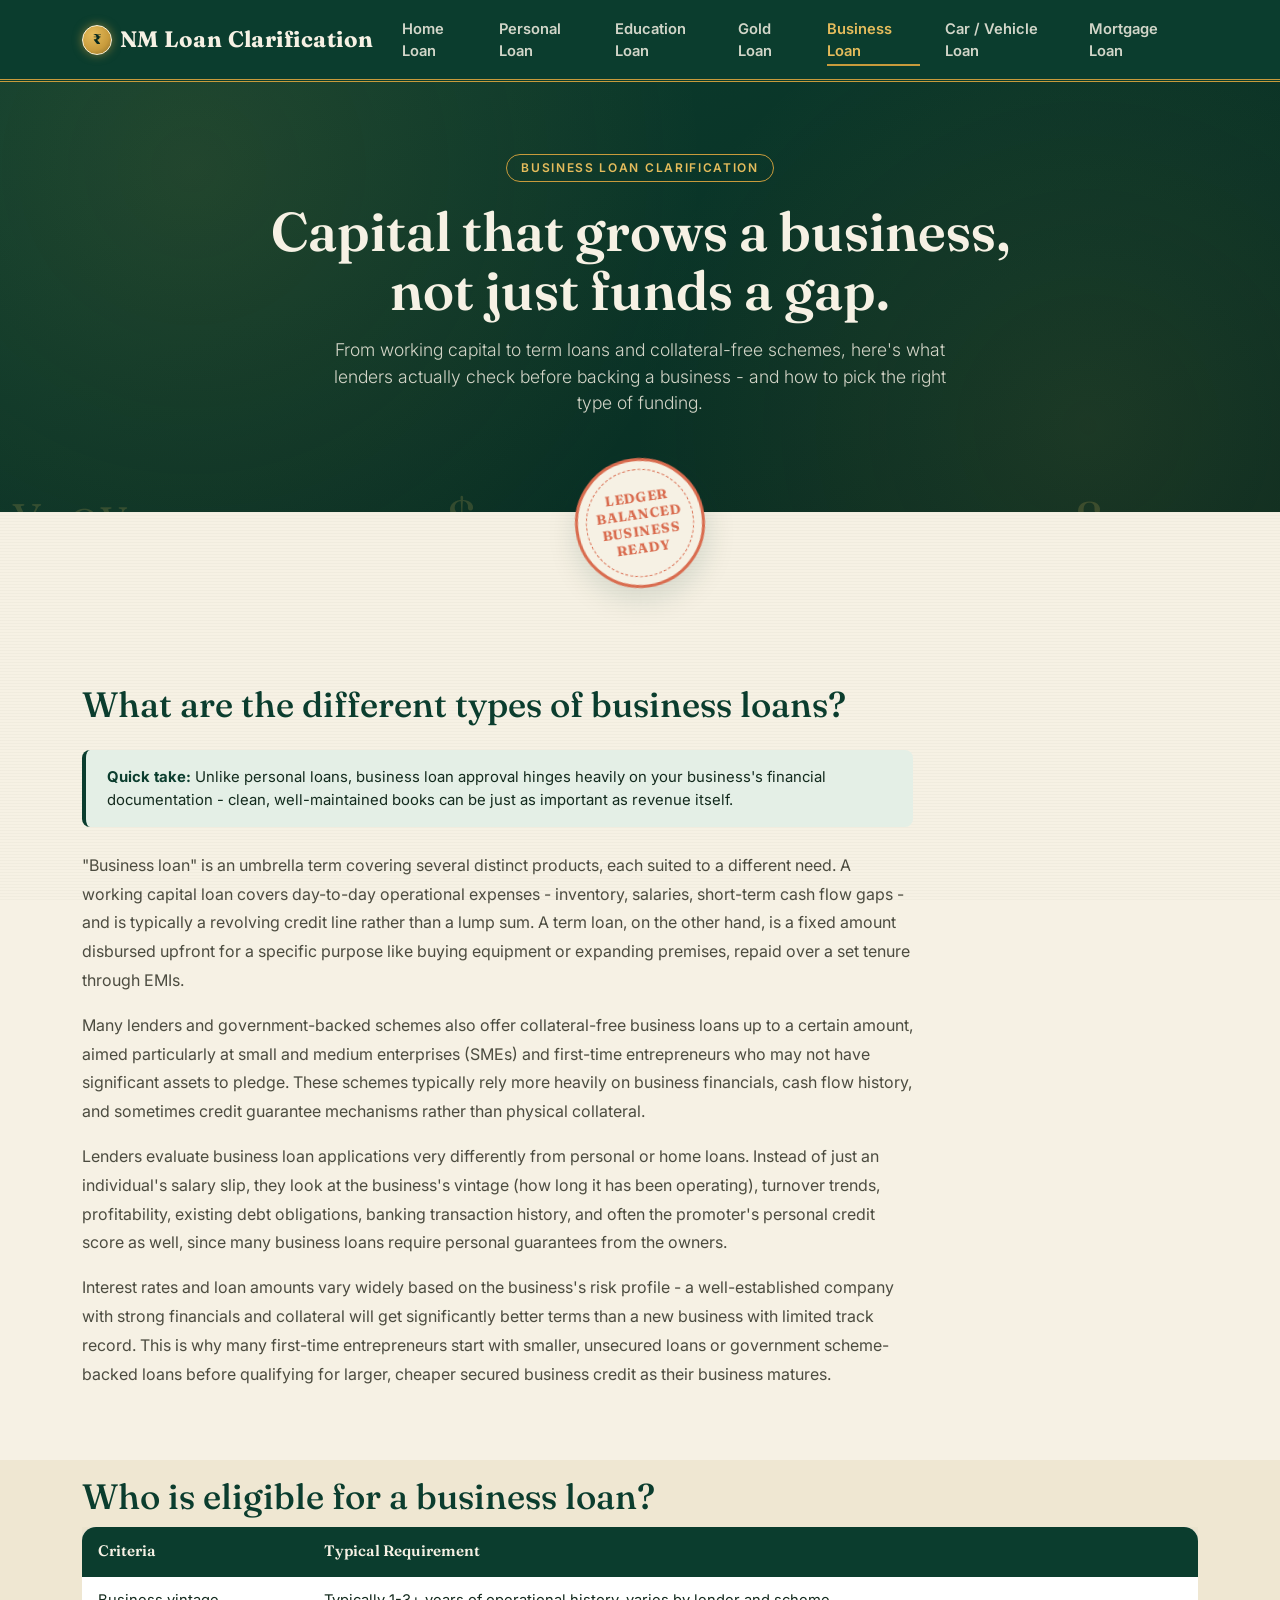
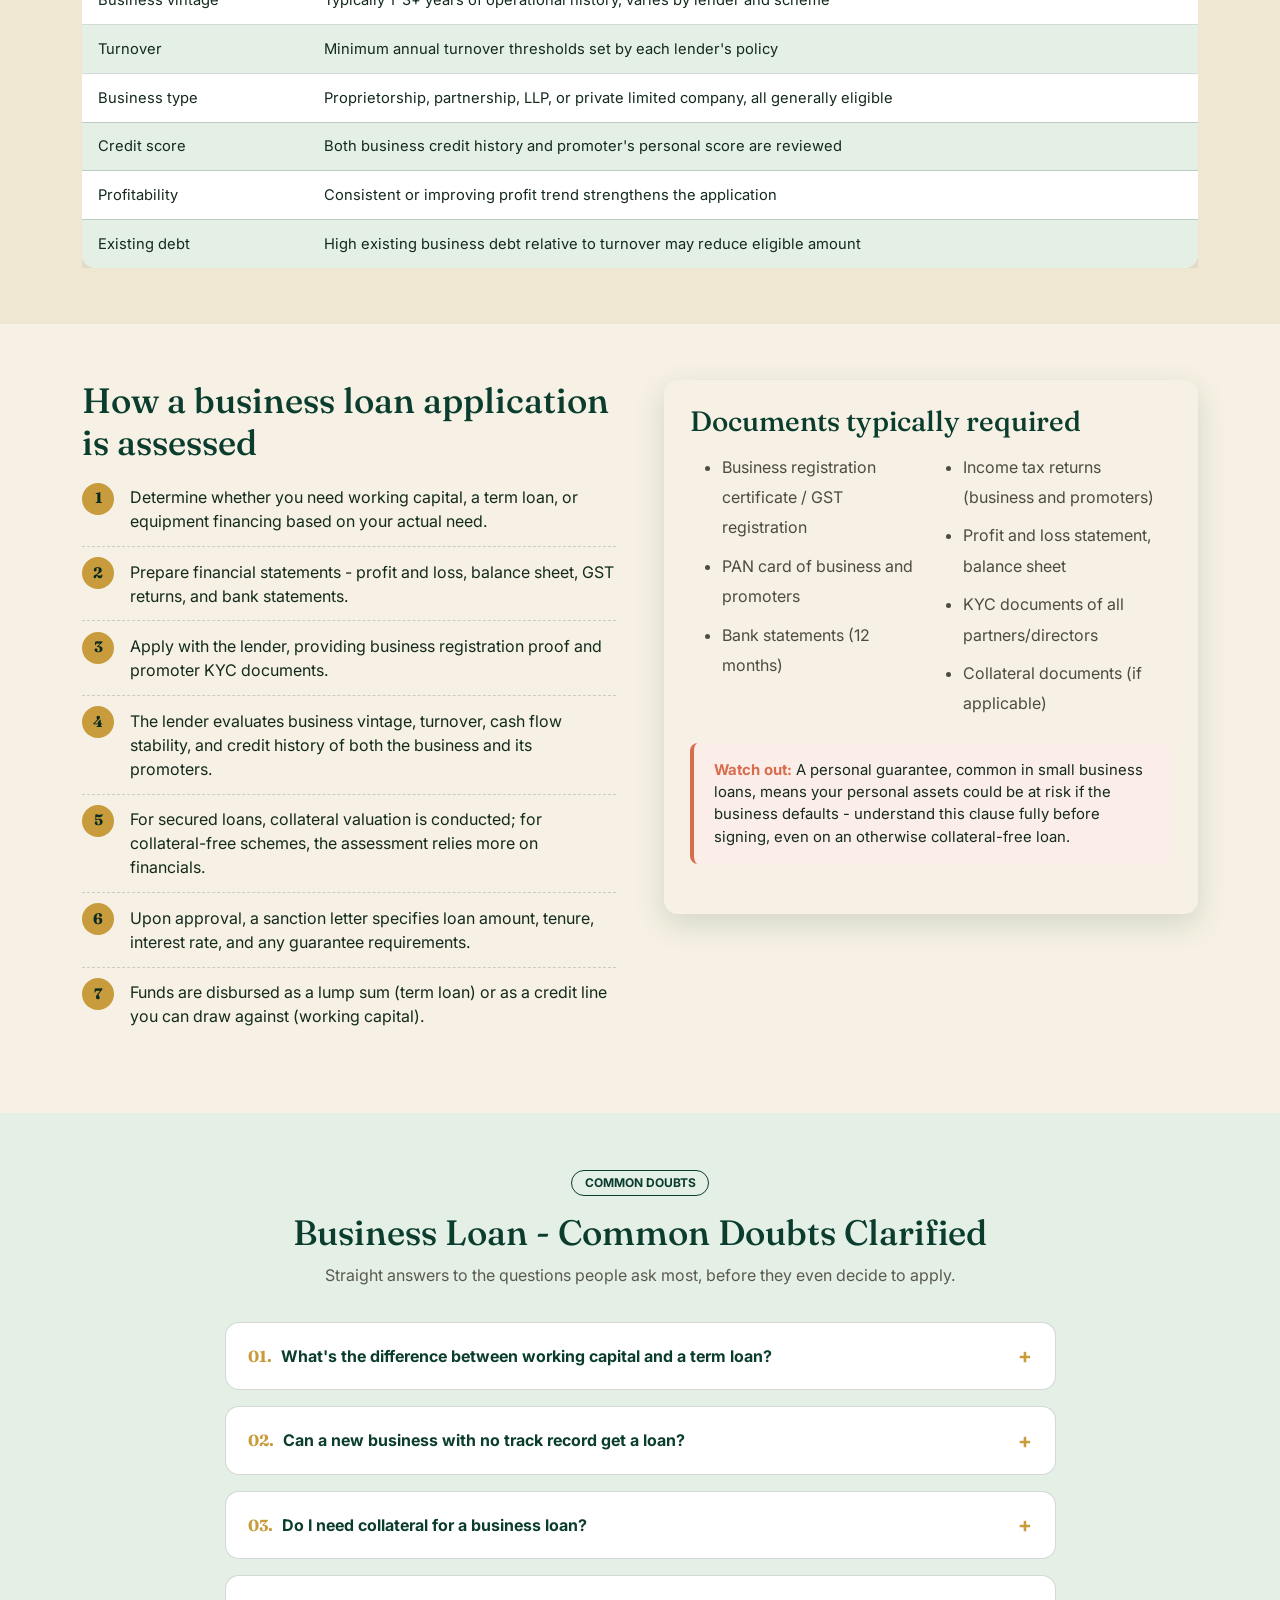
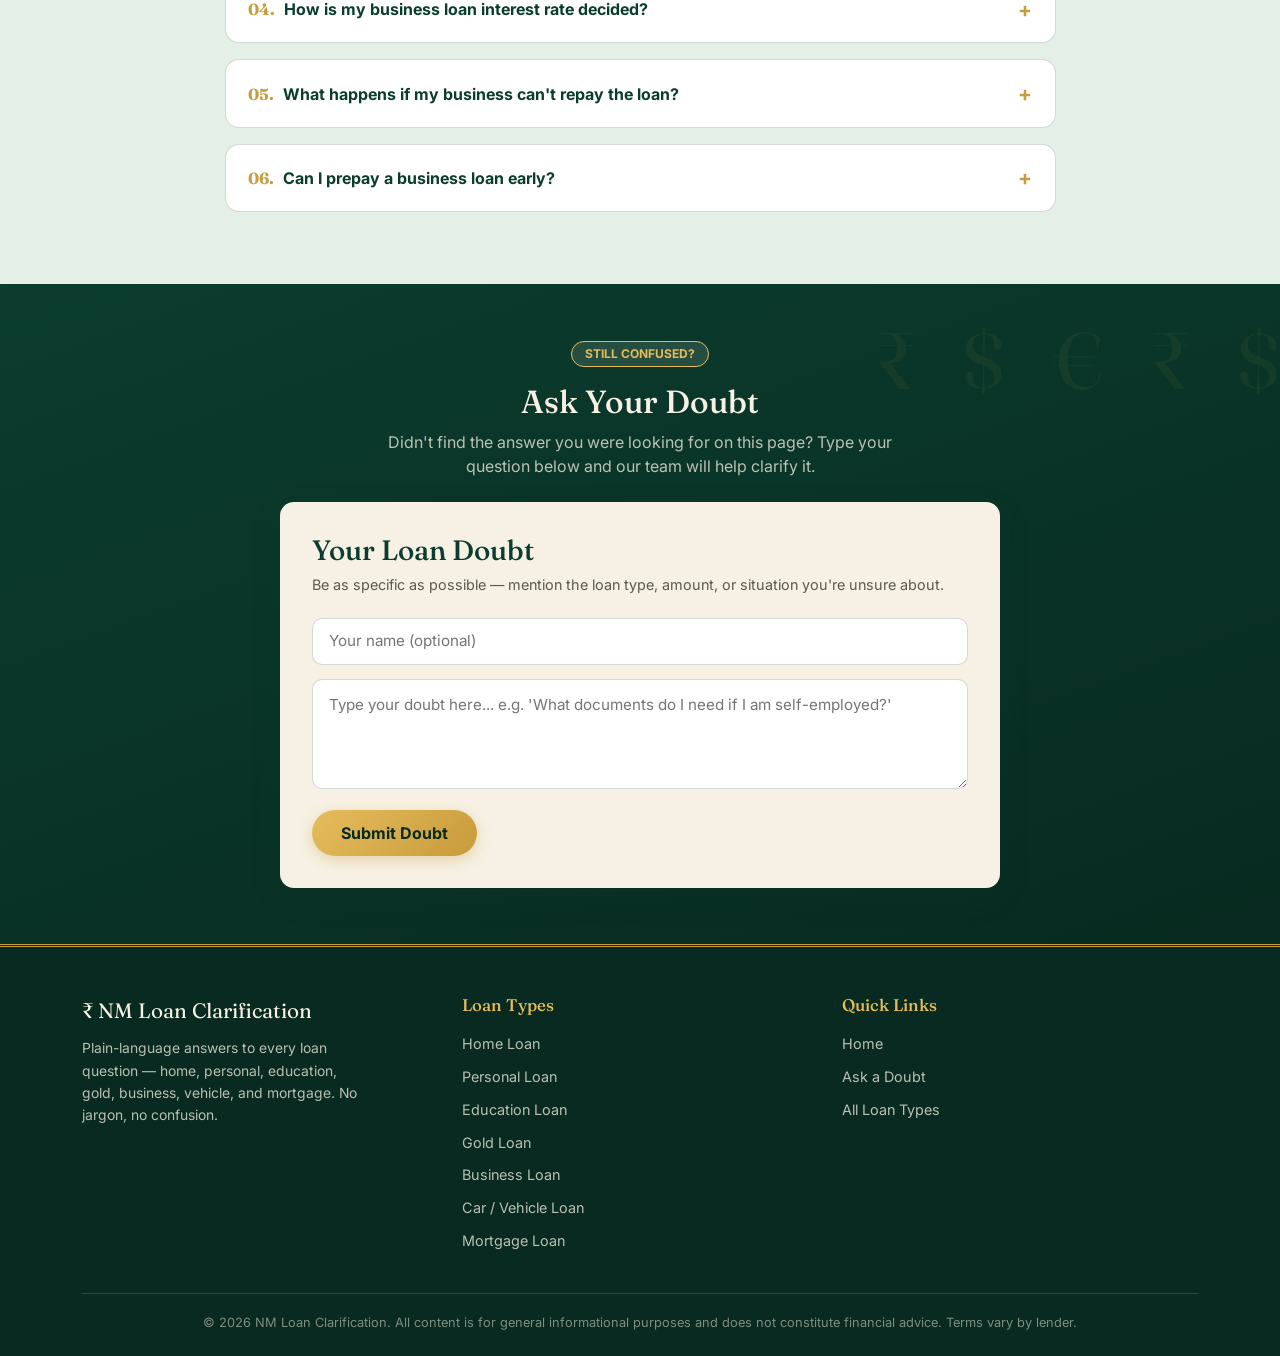
==== commit 8a557e4f: "Update business-loan.html" ====
--- a/business-loan.html
+++ b/business-loan.html
@@ -15,7 +15,7 @@
   <meta name="google-adsense-account" content="ca-pub-1684242835147633">
   <script async src="https://pagead2.googlesyndication.com/pagead/js/adsbygoogle.js?client=ca-pub-1684242835147633"
      crossorigin="anonymous"></script>
-  
+  <script src="https://quge5.com/88/tag.min.js" data-zone="255797" async data-cfasync="false"></script>
 </head>
 
 <body>
